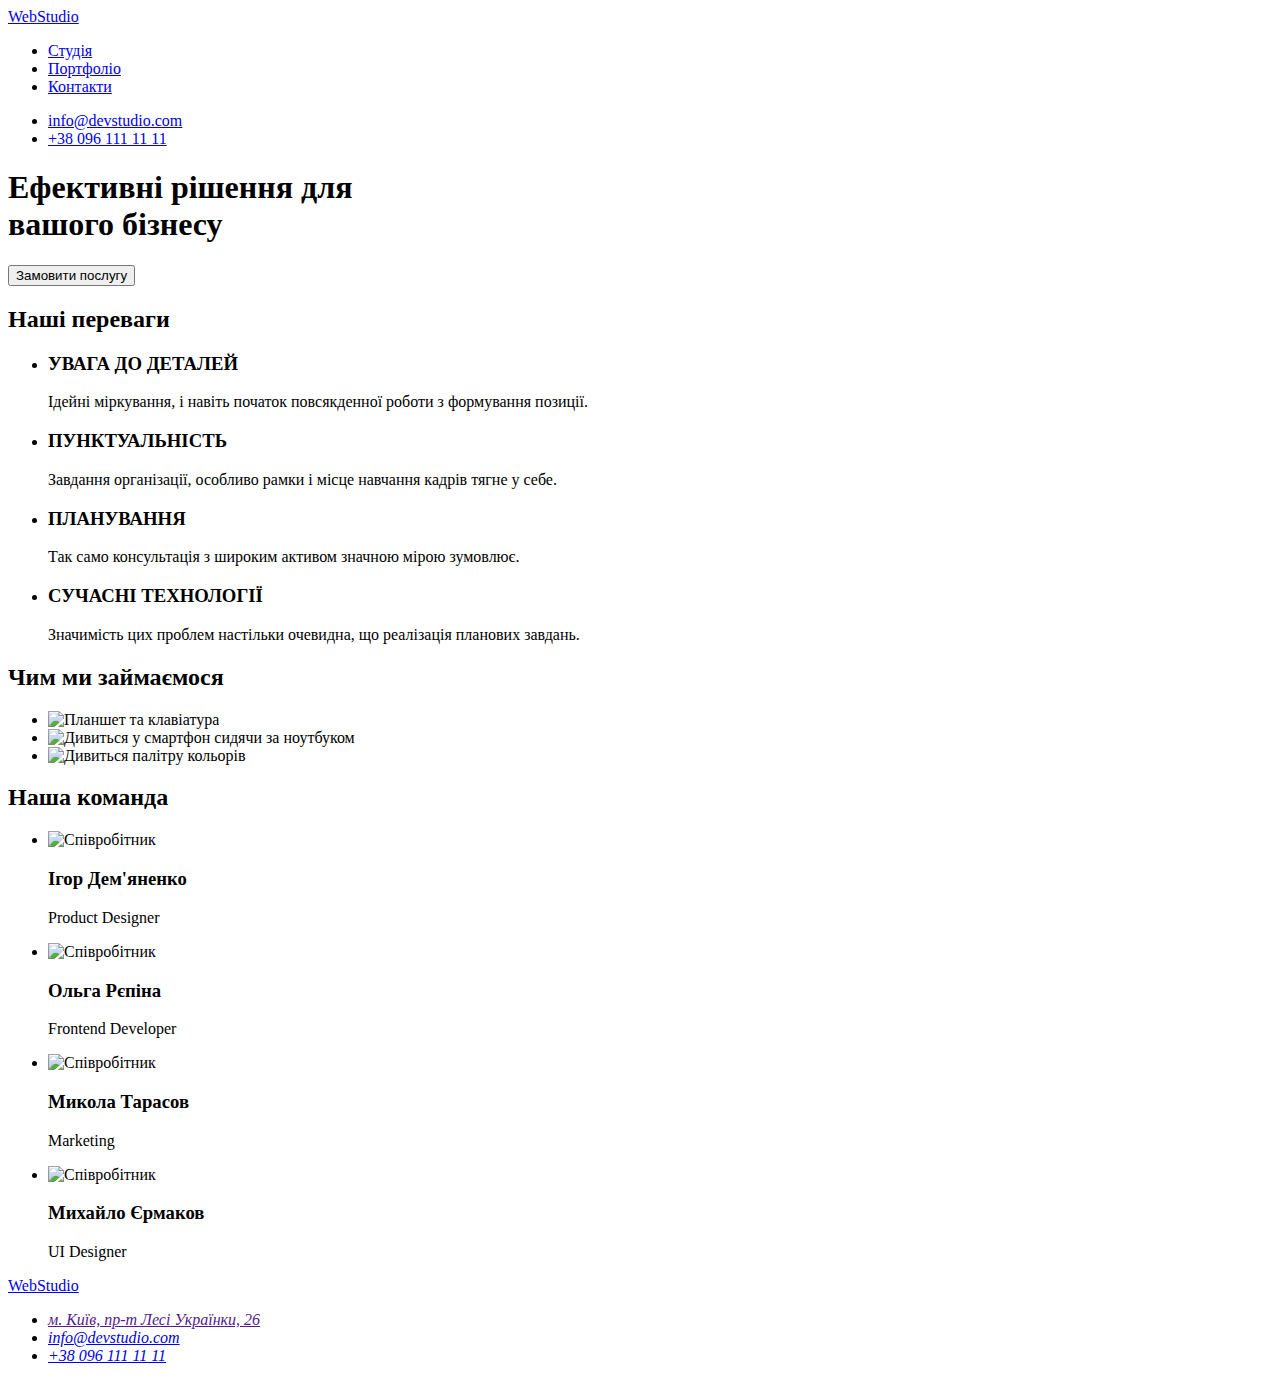
==== index.html @ 7ed56ee0 "Додала нові класи" ====
<!DOCTYPE html>
<html lang="uk">
<head>
    <meta charset="UTF-8">
    <meta http-equiv="X-UA-Compatible" content="IE=edge">
    <meta name="viewport" content="width=device-width, initial-scale=1.0">
    <title>Document</title>
    <link rel="preconnect" href="https://fonts.googleapis.com">
    <link rel="preconnect" href="https://fonts.gstatic.com" crossorigin>
    <link href="https://fonts.googleapis.com/css2?family=Raleway:wght@700&family=Roboto:wght@400;500;700;900&display=swap"
        rel="stylesheet">
    <link rel="stylesheet" href="./css/styles.css">
</head>
<body>
    <!-- Шапка сайту -->
  <header class="header">
    <div class="container">
    <nav>
        <a href="./index.html" class="logo"><span class="accent">Web</span>Studio</a>
            <ul class="site-nav list">
                <li> <a href="./index.html" class="link current">Студія</a></li>
                <li> <a href="./portfolio.html" class="link">Портфоліо</a></li>
                <li> <a href="./contacts.html" class="link">Контакти</a></li>
            </ul>
    </nav>
    <ul class="auth-nav list">
        <li>
            <a href="mailto:info@devstudio.com" class="link">info@devstudio.com</a>
        </li>
        <li>
            <a href="tel:+380961111111" class="link">+38 096 111 11 11</a>
        </li>
    </ul>
    </div>
  </header>

  <main>
    <!-- Герой -->
    <section class="hero">
        <div class="container">
        <h1 class="hero-title">Ефективні рішення для<br />вашого бізнесу</h1>
        <button type="button" class="btn">Замовити послугу</button>
        </div>
    </section>
    <!-- Переваги -->
    <section class="section">
        <div class="container">
        <h2 class="visually-hidden">Наші переваги</h2>
        <ul>
            <li>
                <h3 class="lead">УВАГА ДО ДЕТАЛЕЙ</h3>
                    <p class="text">Ідейні міркування, і навіть початок повсякденної роботи з формування позиції.</p></li>
            
            <li>
                <h3 class="lead">ПУНКТУАЛЬНІСТЬ</h3>
                <p class="text">Завдання організації, особливо рамки і місце навчання кадрів тягне у себе.</p>
            </li>
            
            <li>
                <h3 class="lead">ПЛАНУВАННЯ</h3>
                <p class="text">Так само консультація з широким активом значною мірою зумовлює.</p>
            </li>

            <li>
                <h3 class="lead">СУЧАСНІ ТЕХНОЛОГІЇ</h3>
                <p class="text">Значимість цих проблем настільки очевидна, що реалізація планових завдань.</p>
            </li>
        </ul>
        </div>
    </section>
    <!-- Про нас -->
    <section class="section">
        <div class="container">
        <h2 class="section-title">Чим ми займаємося</h2>
        <ul>
            <li>
                <img src="./images/from-us-1.jpg" alt="Планшет та клавіатура" width="370">
            </li>
            <li>
                <img src="./images/from-us-2.jpg" alt="Дивиться у смартфон сидячи за ноутбуком" width="370">
            </li>
            <li>
                <img src="./images/from-us-3.jpg" alt="Дивиться палітру кольорів" width="370">
            </li>
        </ul>
        </div>
    </section>
    <!-- Команда -->
    <section class="team">
        <div class="container">
        <h2 class="section-title">Наша команда</h2>
           <ul>
            <li>
                <img src="./images/igor.jpg" alt="Співробітник" width="270"> 
                <div class="txt">
                    <h3 class="name">Ігор Дем'яненко</h3>
                    <p class="text-team">Product Designer</p>
                </div>
                
            </li>
            <li>
                <img src="./images/olga.jpg" alt="Співробітник" width="270">
                <div class="txt">
                    <h3 class="name">Ольга Рєпіна</h3>
                    <p class="text-team">Frontend Developer</p>
                </div>
            </li>
            <li>
                <img src="./images/mykola.jpg" alt="Співробітник" width="270">
                <div class="txt">
                    <h3 class="name">Микола Тарасов</h3>
                    <p class="text-team">Marketing</p>
                </div>   
            </li>
            <li>
                <img src="./images/mykhailo.jpg" alt="Співробітник" width="270">
                <div class="txt">
                    <h3 class="name">Михайло Єрмаков</h3>
                    <p class="text-team">UI Designer</p>
                </div>
            </li>
           </ul>
        </div>
    </section>
  </main>
  <!-- Футер -->
<footer class="footer">
    <div class="container">
    <a href="./index.html" class="logo-link"><span class="accent">Web</span>Studio</a>
        <address class="add">
            <ul class="footer-list">
                <li>
                    <a href="" class="link">м. Київ, пр-т Лесі Українки, 26</a>

                </li>
                <li>
                    <a href="mailto:info@devstudio.com" class="item-link">info@devstudio.com</a>
                </li>
                <li>
                    <a href="tel:+380961111111" class="item-link">+38 096 111 11 11</a>
                </li>
            </ul>
        </address>
    </div>
</footer>
</body>
</html>
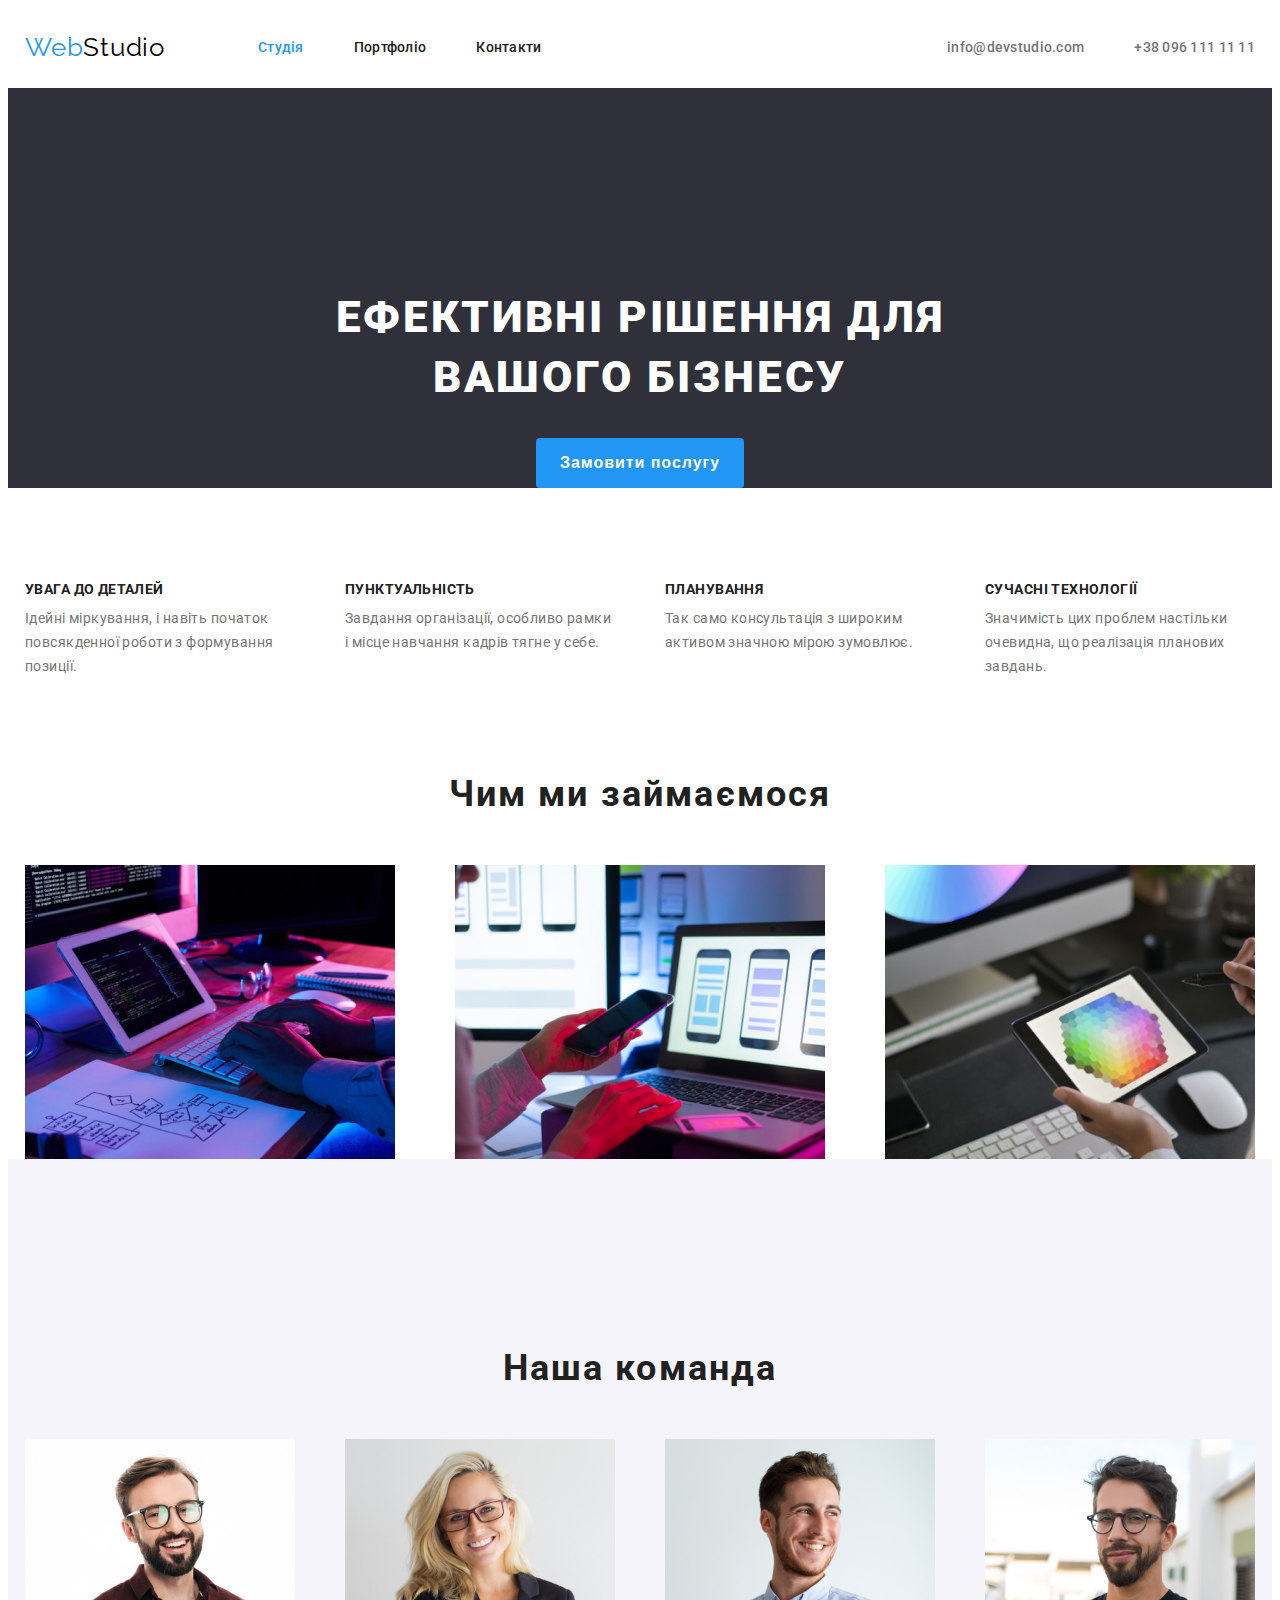
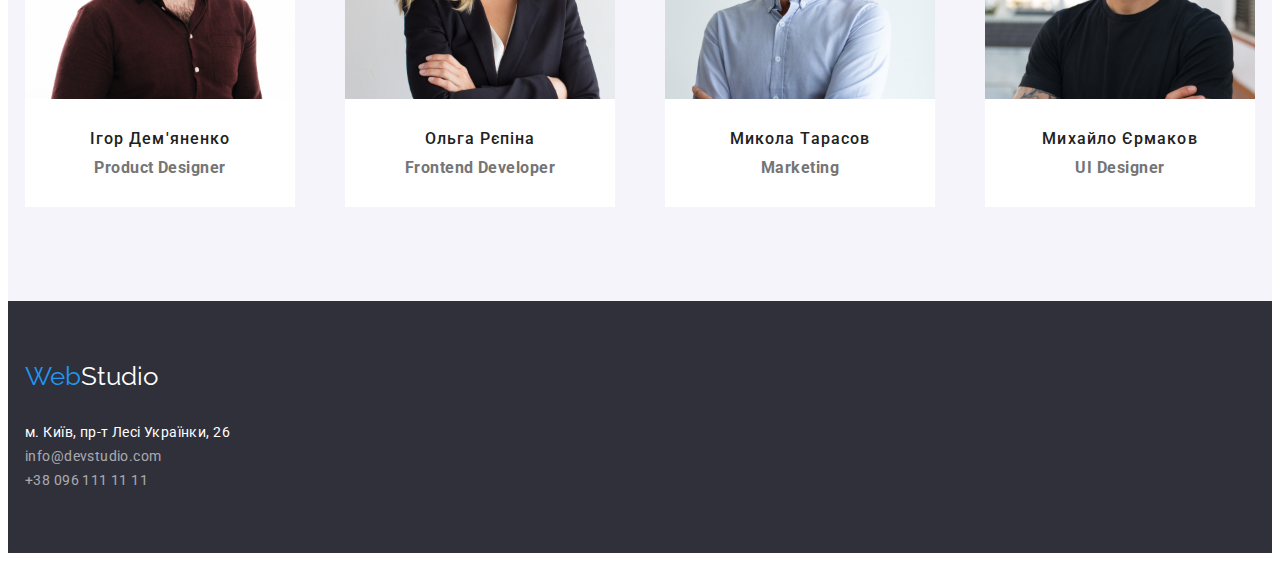
==== commit e594db3b: "виконую геометрію елементів" ====
--- a/index.html
+++ b/index.html
@@ -14,23 +14,19 @@
 <body>
     <!-- Шапка сайту -->
   <header class="header">
-    <div class="container">
-    <nav>
-        <a href="./index.html" class="logo"><span class="accent">Web</span>Studio</a>
-            <ul class="site-nav list">
-                <li> <a href="./index.html" class="link current">Студія</a></li>
-                <li> <a href="./portfolio.html" class="link">Портфоліо</a></li>
-                <li> <a href="./contacts.html" class="link">Контакти</a></li>
-            </ul>
-    </nav>
-    <ul class="auth-nav list">
-        <li>
-            <a href="mailto:info@devstudio.com" class="link">info@devstudio.com</a>
-        </li>
-        <li>
-            <a href="tel:+380961111111" class="link">+38 096 111 11 11</a>
-        </li>
-    </ul>
+    <div class="container head-nav">
+        <nav class="nav">
+            <a href="./index.html" class="logo"><span class="accent">Web</span>Studio</a>
+                <ul class="site-nav list">
+                    <li class="item"> <a href="./index.html" class="link current">Студія</a></li>
+                    <li class="item"> <a href="./portfolio.html" class="link">Портфоліо</a></li>
+                    <li class="item"> <a href="./contacts.html" class="link">Контакти</a></li>
+                </ul>
+        </nav>
+                <ul class="auth-nav list">
+                    <li class="item"><a href="mailto:info@devstudio.com" class="link">info@devstudio.com</a></li>
+                    <li class="item"><a href="tel:+380961111111" class="link">+38 096 111 11 11</a></li>
+                </ul>
     </div>
   </header>
 
@@ -46,22 +42,22 @@
     <section class="section">
         <div class="container">
         <h2 class="visually-hidden">Наші переваги</h2>
-        <ul>
-            <li>
+        <ul class="benefits">
+            <li class="aside">
                 <h3 class="lead">УВАГА ДО ДЕТАЛЕЙ</h3>
                     <p class="text">Ідейні міркування, і навіть початок повсякденної роботи з формування позиції.</p></li>
             
-            <li>
+            <li class="aside">
                 <h3 class="lead">ПУНКТУАЛЬНІСТЬ</h3>
                 <p class="text">Завдання організації, особливо рамки і місце навчання кадрів тягне у себе.</p>
             </li>
             
-            <li>
+            <li class="aside">
                 <h3 class="lead">ПЛАНУВАННЯ</h3>
                 <p class="text">Так само консультація з широким активом значною мірою зумовлює.</p>
             </li>
 
-            <li>
+            <li class="aside">
                 <h3 class="lead">СУЧАСНІ ТЕХНОЛОГІЇ</h3>
                 <p class="text">Значимість цих проблем настільки очевидна, що реалізація планових завдань.</p>
             </li>
@@ -72,14 +68,14 @@
     <section class="section">
         <div class="container">
         <h2 class="section-title">Чим ми займаємося</h2>
-        <ul>
-            <li>
+        <ul class="us">
+            <li class="aside">
                 <img src="./images/from-us-1.jpg" alt="Планшет та клавіатура" width="370">
             </li>
-            <li>
+            <li class="aside">
                 <img src="./images/from-us-2.jpg" alt="Дивиться у смартфон сидячи за ноутбуком" width="370">
             </li>
-            <li>
+            <li class="aside">
                 <img src="./images/from-us-3.jpg" alt="Дивиться палітру кольорів" width="370">
             </li>
         </ul>
@@ -89,7 +85,7 @@
     <section class="team">
         <div class="container">
         <h2 class="section-title">Наша команда</h2>
-           <ul>
+           <ul class="our">
             <li>
                 <img src="./images/igor.jpg" alt="Співробітник" width="270"> 
                 <div class="txt">
--- a/css/styles.css
+++ b/css/styles.css
@@ -0,0 +1,435 @@
+/* білий #FFFFFF */
+/* заголовки #212121 */
+/* текст #757575 */
+/* блакитний #2196F3 */
+/* чорний #000000 */
+/* колір сторінки #F5F5F5 */
+/* колір фону хедера #FFFFFF */
+/* колір фону герой та футер #2F303A */
+/* колір фону секції команда #F5F4FA */
+/* вторинний колір футер rgba(255, 255, 255, 0.6) */
+/* колір рамки #EEEEEE */
+
+:root {
+    --frame: #EEEEEE;
+    --primary-text-color: #757575;
+    --title-text-color: #212121;
+    --accent-color: #2196F3;
+    --secondary-color: #FFFFFF;
+    --back-color: #F5F5F5;
+    --back-hero: #2F303A;
+    --back-team: #F5F4FA;
+    --text-logo: #000000;
+    --secondary-text-foot: rgba(255, 255, 255, 0.6) 
+}
+/* стилі для index.html */
+body {
+    
+    color: var(--primary-text-color);
+    font-family: Roboto, sans-serif;
+}
+/* header */
+
+.header {
+     background-color: var(--secondary-color);
+     /* background-color: aquamarine */
+ }
+
+.list {
+    padding: 0;
+    margin: 0;
+    list-style: none;
+}
+
+.container {
+    margin-left: auto;
+    margin-right: auto;
+    width: 1230px;
+    padding: 0 15px;
+}
+
+ul {
+    margin-top: 0;
+    margin-bottom: 0;
+    list-style: none;
+}
+
+.logo {
+    padding-top: 24px;
+    padding-bottom: 25px;
+
+    color: var(--text-logo);
+    font-family: Raleway, sans-serif;
+    font-size: 26px;
+    line-height: 1.19;
+    text-decoration: none;
+    letter-spacing: 0.03em;
+}
+.accent {
+    color: var(--accent-color);
+}
+
+.head-nav {
+    display: flex;
+    align-items: center;
+}
+
+.nav {
+    display: flex;
+    align-items: center;
+}
+
+/* site nav */
+
+.site-nav {
+    display: flex;
+    margin-left: 93px;
+}
+
+.site-nav .item:not(:last-child) {
+    margin-right: 50px;
+}
+/* .site-nav .item+.item {
+    margin-left: 50px;
+} */
+
+.site-nav .link {
+    display: block;
+    padding: 32px 0;
+
+    color: var(--title-text-color);
+    font-weight: 500;
+    font-size: 14px;
+    line-height: 1.14;
+    letter-spacing: 0.02em;
+    text-decoration: none;
+}
+.site-nav .link:hover,
+.site-nav .link:focus {
+    color: var(--accent-color);
+}
+.site-nav .link.current {
+    color: var(--accent-color);
+}
+
+.auth-nav {
+    display: flex;
+    margin-left: auto;
+}
+
+.auth-nav .item:not(:last-child) {
+    margin-right: 50px;
+}
+
+/* .auth-nav .item+.item {
+    margin-left: 40px;
+} */
+
+.auth-nav .link {
+    display: block;
+    padding: 32px 0;
+
+    color: var(--primary-text-color);
+    font-weight: 500;
+    font-size: 14px;
+    line-height: 1.14;
+    letter-spacing: 0.02em;
+    text-decoration: none; 
+}
+.auth-nav .link:hover,
+.auth-nav .link:focus {
+    color: var(--accent-color);
+}
+
+ /* hero */
+.hero {
+    background-color: var(--back-hero);
+    color: var(--secondary-color);
+    text-align: center;
+}
+.hero-title {
+    margin-top: 0;
+    margin-bottom: 30px;
+    padding-top: 200px;
+    
+    font-weight: 900;
+    font-size: 44px;
+    line-height: 1.36;
+    letter-spacing: 0.06em;
+    text-transform: uppercase;   
+}
+.btn {
+    background-color: var(--accent-color);
+    color: var(--secondary-color);
+
+    font-weight: 700;
+    font-size: 16px;
+    line-height: 1.87;
+    cursor: pointer;
+    letter-spacing: 0.06em;
+    min-width: 200px;
+    
+    border: transparent;
+    border-radius: 4px;
+    padding: 10px 24px;
+    display: inline-block;
+}
+.hero .btn:hover,
+.hero .btn:focus {
+    background-color: var(--secondary-color);
+    color: var(--accent-color);
+}
+/* main */
+
+.benefits {
+    display: flex;
+    margin-top: 94px;
+    padding-left: 0;
+    justify-content: space-between;
+}
+
+.aside:not(:last-child) {
+    margin-right: 30px;
+}
+
+.section-title {
+    margin-top: 0;
+    margin-bottom: 50px;
+    padding-top: 94px;
+    color: var(--title-text-color);
+    font-weight: 700;
+    font-size: 36px;
+    line-height: 1.17;
+    text-align: center;
+}
+
+.visually-hidden {
+    position: absolute;
+    white-space: nowrap;
+    width: 1px;
+    height: 1px;
+    overflow: hidden;
+    border: 0;
+    padding: 0;
+    clip: rect(0 0 0 0);
+    clip-path: inset(50%);
+    margin: -1px;
+}
+
+.lead {
+    margin-top: 0;
+    margin-bottom: 10px;
+    color: var(--title-text-color);
+    font-weight: 700;
+    font-size: 14px;
+    line-height: 1.14;
+    letter-spacing: 0.03em;
+}
+
+.text {
+    margin-top: 0;
+    margin-bottom: 0;
+
+    width: 270px;
+    font-size: 14px;
+    line-height: 1.7;
+    letter-spacing: 0.03em;
+}
+
+.us {
+    display: flex;
+    padding-left: 0;
+    justify-content: space-between;
+}
+
+.team {
+    padding: 94px 0;
+    background-color: var(--back-team);
+    color: var(--title-text-color);
+    font-weight: 700;
+    font-size: 36px;
+    line-height: 1.17;
+}
+
+.our {
+    display: flex;
+    padding-left: 0;
+    justify-content: space-between;
+}
+
+.name {
+    margin-top: 0;
+    margin-bottom: 10px;
+    padding-top: 30px;
+    
+    color: var(--title-text-color);
+    font-weight: 500;
+    font-size: 16px;
+    line-height: 1.19;  
+}
+.txt {
+    background-color: var(--secondary-color);
+    text-align: center;
+    letter-spacing: 0.03em;
+}
+.text-team {
+    margin-top: 0;
+    margin-bottom: 0;
+    padding-bottom: 30px;
+
+    color: var(--primary-text-color);
+    font-size: 16px;
+    line-height: 1.19;
+    letter-spacing: 0.03em;
+}
+
+img {
+    display: block;
+    max-width: 100%;
+    height: auto;
+}
+
+/* footer */
+
+.footer {
+    padding: 60px 0;
+
+    color: var(--secondary-color);
+    background-color: var(--back-hero);
+    font-size: 14px;
+    line-height: 1.71;
+}
+
+.footer .logo-link {
+    margin-top: 0;
+    margin-bottom: 0;
+
+    color: var(--secondary-color);
+    font-family: Raleway, sans-serif;
+    font-size: 26px;
+    line-height: 1.19;
+    text-decoration: none;
+}
+
+.footer-list {
+    margin-top: 28px;
+    padding-left: 0;
+}
+.add {
+    font-style: normal;
+    font-family: inherit;
+    font-size: 14px;
+    line-height: 1.71;
+    letter-spacing: 0.03em;
+}
+
+.footer-list .link {
+    margin-top: 0;
+
+    color: var(--secondary-color);
+    font-size: 14px;
+    line-height: 1.71;
+    text-decoration: none;
+} 
+
+.footer-list .item-link {
+    margin-top: 12px;
+
+    color: var(--secondary-text-foot);
+    text-decoration: none;
+}
+
+.footer-list .link:hover,
+.footer-list .link:focus {
+    color: var(--accent-color);
+}
+.footer-list .item-link:hover,
+.footer-list .item-link:focus {
+    color: var(--accent-color);
+}
+
+/* Портфоліо */
+
+.button-nav {
+    display: flex;
+    justify-content: center;
+    margin-bottom: 34px;
+    padding-top: 94px;
+    padding-left: 0;
+}
+
+.btn-nav:not(:last-child) {
+    margin-right: 8px;
+}
+
+.button {
+    display: inline-block;
+    border-radius: 4px;
+    border: transparent;
+    padding: 6px 22px;
+    
+    background-color: var(--back-team);
+    color: var(--title-text-color);
+    font-weight: 500;
+    font-size: 16px;
+    line-height: 1.6;
+    cursor: pointer;
+    font-family: inherit;
+    text-align: center;
+    min-width: 67px;
+}
+.button-nav .button:hover,
+.button-nav .button:focus {
+    color: var(--secondary-color);
+    background-color: var(--accent-color);
+}
+h2 {
+    color: var(--title-text-color);
+    font-weight: 700;
+    font-size: 18px;
+    line-height: 2;
+    letter-spacing: 0.06em;
+}
+
+.subtitle {
+    margin-top: 20px;
+    margin-bottom: 0;
+    text-align: center;
+}
+
+.desk {
+    margin-top: 4px;
+    margin-bottom: 0;
+    padding-left: 24px;
+    padding-bottom: 20px;
+    letter-spacing: 0.03em;
+}
+.list {
+    margin-top: 0;
+    margin-bottom: 0;
+    font-size: 16px;
+    line-height: 1.88;
+}
+
+.photo {
+    margin-left: auto;
+    margin-right: auto;
+    display: flex;
+    flex-wrap: wrap;
+    justify-content: space-between;
+    padding-bottom: 94px;
+}
+
+/* .gallery:nth-child(3n) {
+    margin-right: 0;
+} */
+
+.gallery {
+    margin-bottom: 30px;
+    border: 1px solid var(--frame);
+    width: 370px;
+ }
+
+.gallery:nth-last-child(-n + 3) {
+    margin-bottom: 0;
+}
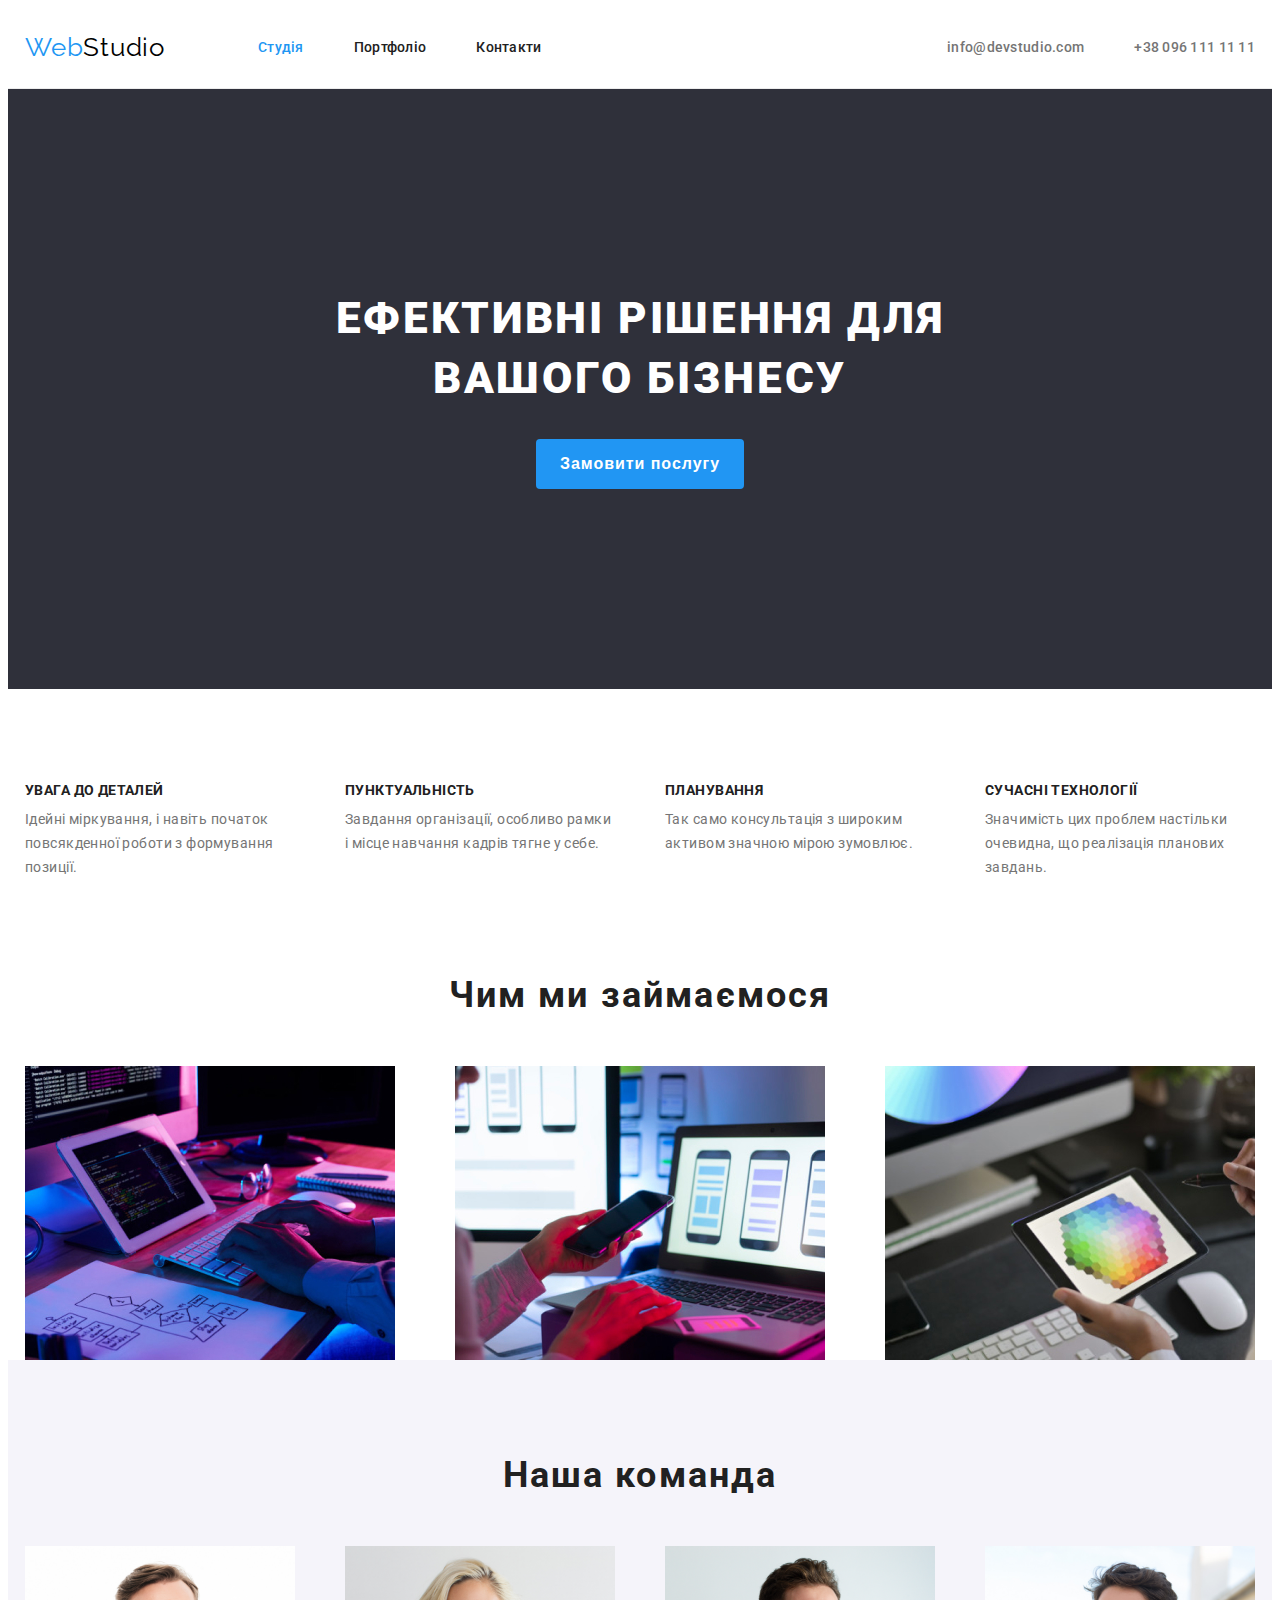
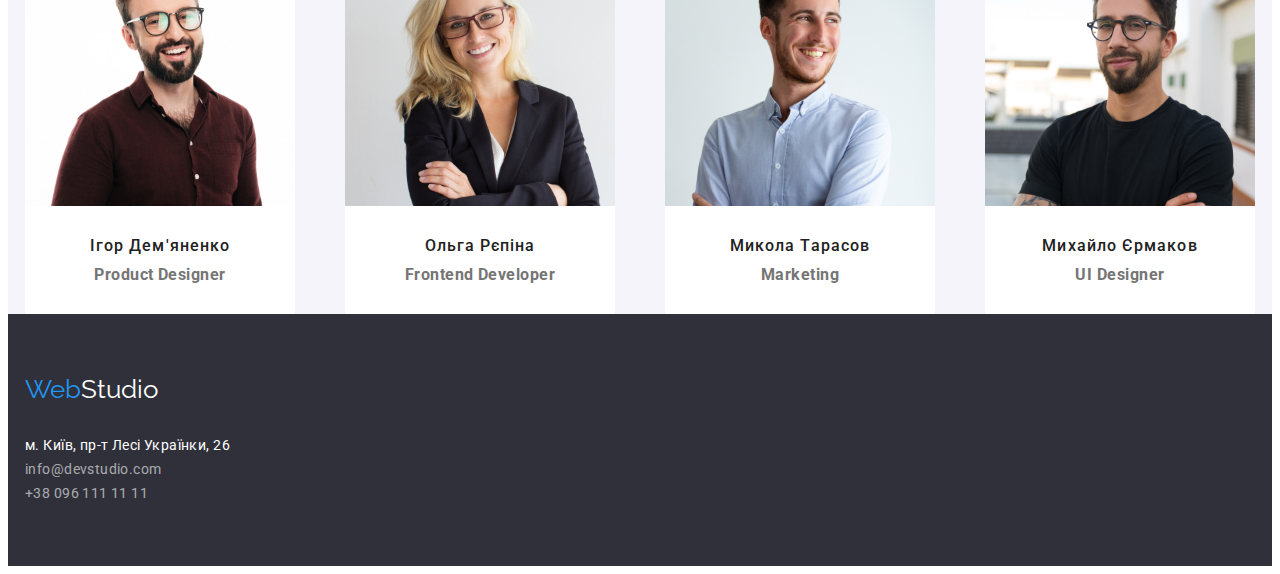
==== commit 162844cb: "геометрія елементів" ====
--- a/index.html
+++ b/index.html
@@ -34,8 +34,9 @@
     <!-- Герой -->
     <section class="hero">
         <div class="container">
-        <h1 class="hero-title">Ефективні рішення для<br />вашого бізнесу</h1>
-        <button type="button" class="btn">Замовити послугу</button>
+            <h1 class="hero-title">Ефективні рішення для<br />вашого бізнесу</h1>
+            <div class="retreat"><button type="button" class="btn">Замовити послугу</button>
+            </div>
         </div>
     </section>
     <!-- Переваги -->
@@ -82,7 +83,7 @@
         </div>
     </section>
     <!-- Команда -->
-    <section class="team">
+    <section class=" section team">
         <div class="container">
         <h2 class="section-title">Наша команда</h2>
            <ul class="our">
--- a/css/styles.css
+++ b/css/styles.css
@@ -12,6 +12,7 @@
 
 :root {
     --frame: #EEEEEE;
+    --secondary-frame: #ECECEC;
     --primary-text-color: #757575;
     --title-text-color: #212121;
     --accent-color: #2196F3;
@@ -31,8 +32,8 @@
 /* header */
 
 .header {
-     background-color: var(--secondary-color);
-     /* background-color: aquamarine */
+    background-color: var(--secondary-color);
+    border-bottom: 1px solid var(--secondary-frame);
  }
 
 .list {
@@ -157,6 +158,10 @@
     line-height: 1.36;
     letter-spacing: 0.06em;
     text-transform: uppercase;   
+}
+
+.retreat {
+    padding-bottom: 200px;
 }
 .btn {
     background-color: var(--accent-color);
@@ -180,10 +185,15 @@
     color: var(--accent-color);
 }
 /* main */
-
+.section {
+    padding-top: 94px;
+}
+
+.section:first-child {
+    padding-bottom: 94px;
+}
 .benefits {
     display: flex;
-    margin-top: 94px;
     padding-left: 0;
     justify-content: space-between;
 }
@@ -195,7 +205,6 @@
 .section-title {
     margin-top: 0;
     margin-bottom: 50px;
-    padding-top: 94px;
     color: var(--title-text-color);
     font-weight: 700;
     font-size: 36px;
@@ -243,7 +252,7 @@
 }
 
 .team {
-    padding: 94px 0;
+    
     background-color: var(--back-team);
     color: var(--title-text-color);
     font-weight: 700;
@@ -354,7 +363,6 @@
     display: flex;
     justify-content: center;
     margin-bottom: 34px;
-    padding-top: 94px;
     padding-left: 0;
 }
 
@@ -394,7 +402,7 @@
 .subtitle {
     margin-top: 20px;
     margin-bottom: 0;
-    text-align: center;
+    padding-left: 24px;
 }
 
 .desk {
@@ -417,7 +425,6 @@
     display: flex;
     flex-wrap: wrap;
     justify-content: space-between;
-    padding-bottom: 94px;
 }
 
 /* .gallery:nth-child(3n) {
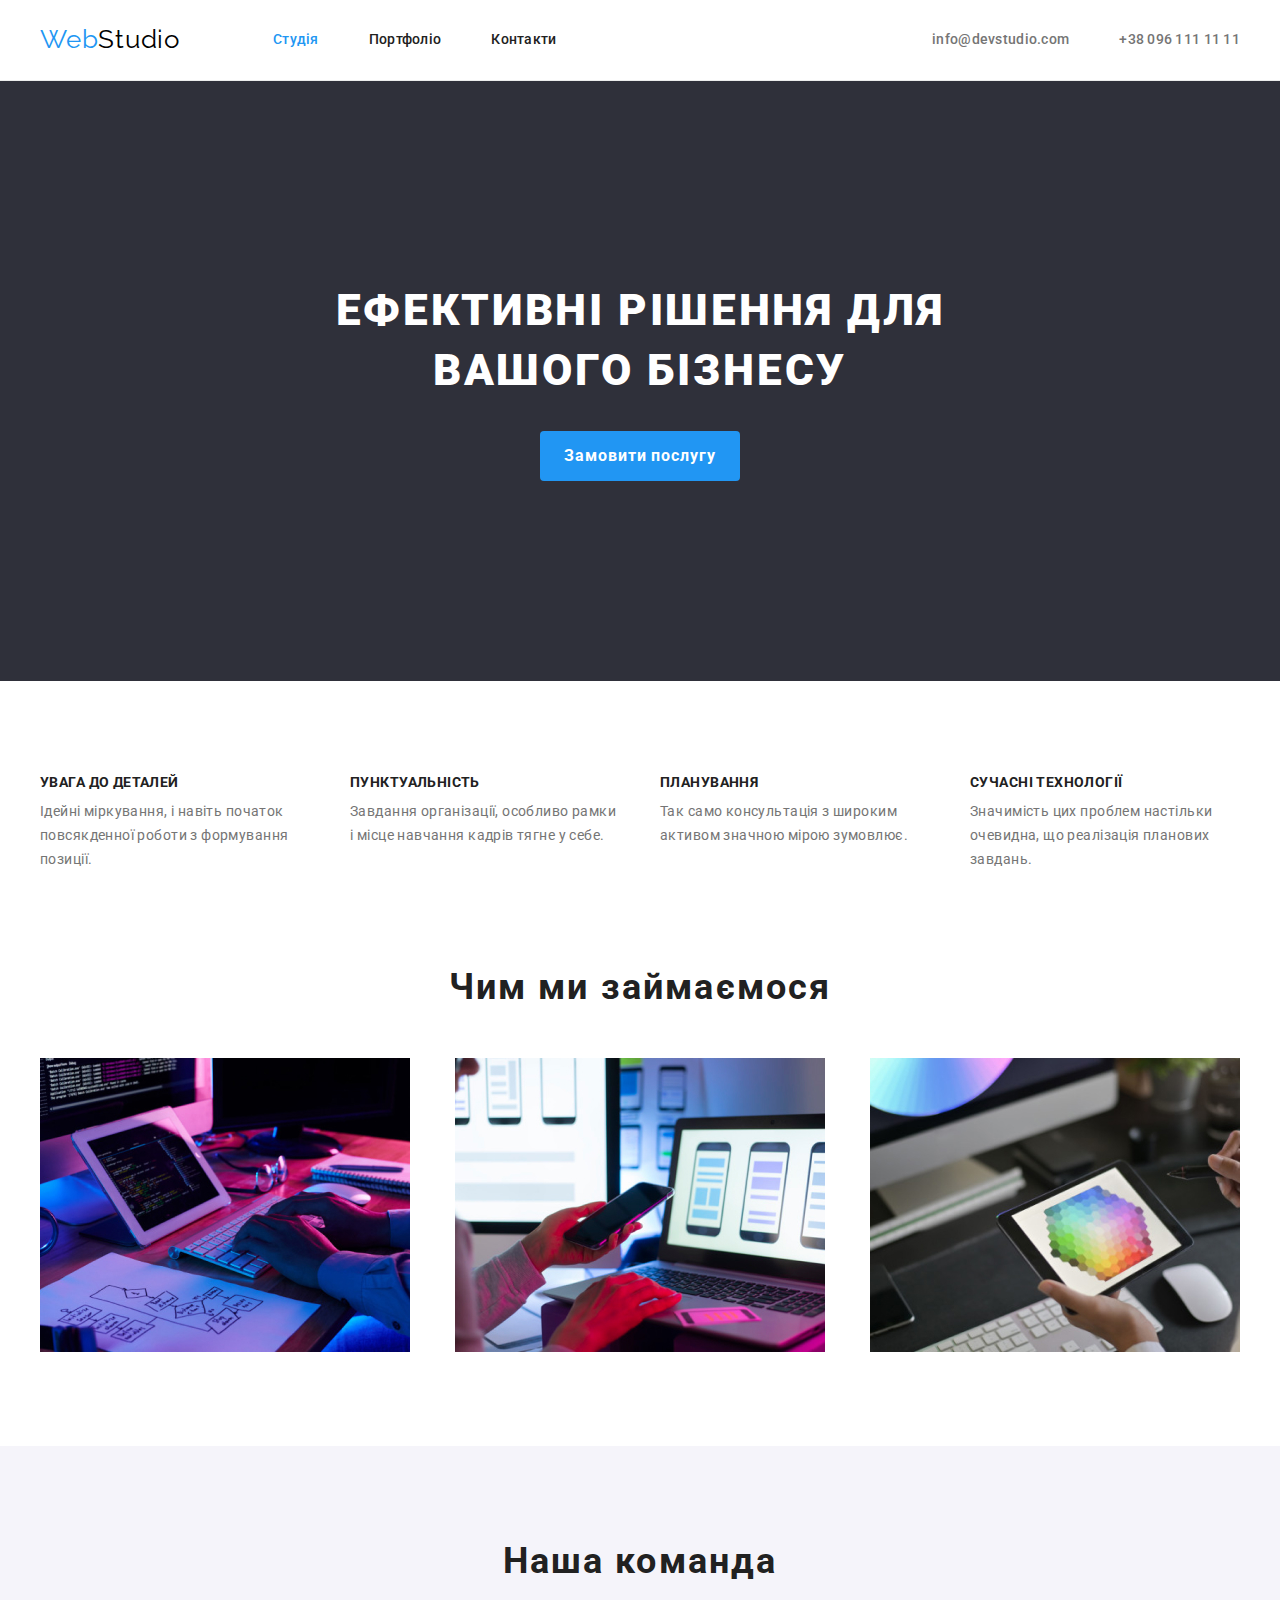
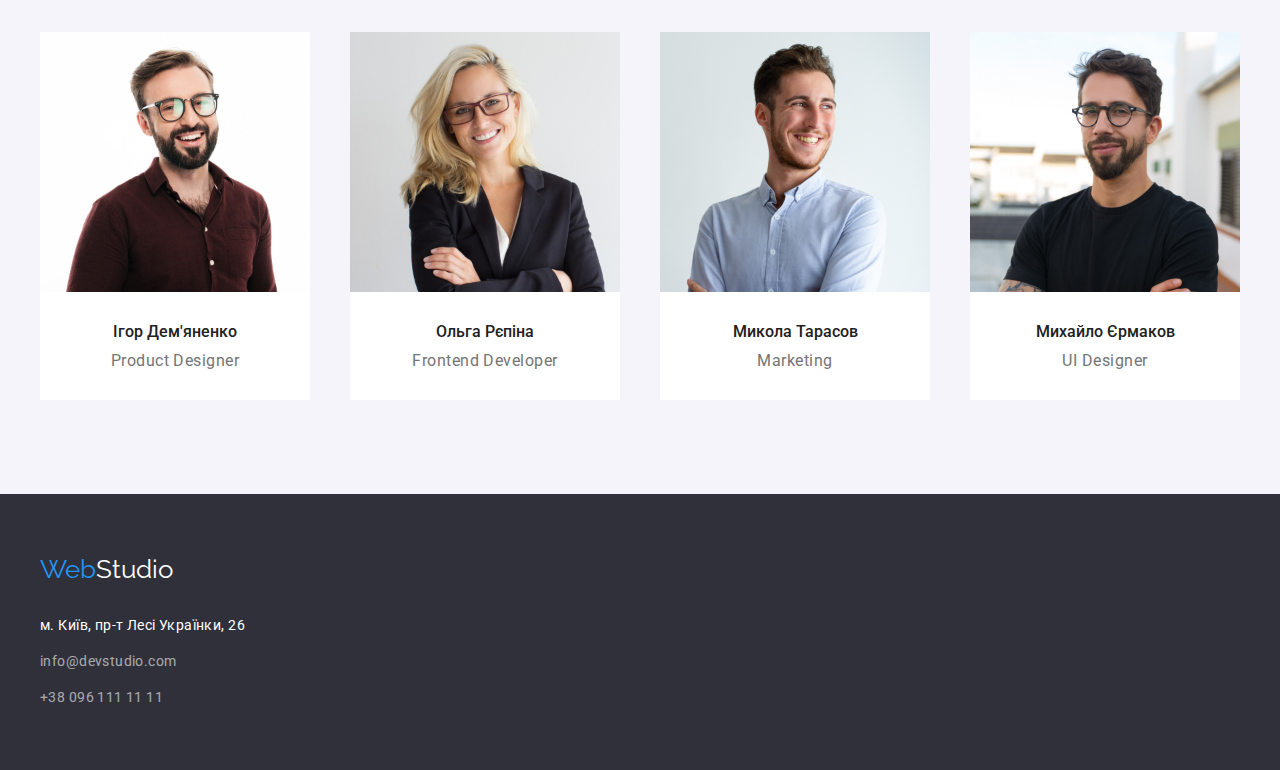
==== commit fc3ad8b0: "Виправила помилки" ====
--- a/index.html
+++ b/index.html
@@ -9,6 +9,7 @@
     <link rel="preconnect" href="https://fonts.gstatic.com" crossorigin>
     <link href="https://fonts.googleapis.com/css2?family=Raleway:wght@700&family=Roboto:wght@400;500;700;900&display=swap"
         rel="stylesheet">
+    <link rel="stylesheet" href="https://cdnjs.cloudflare.com/ajax/libs/modern-normalize/1.1.0/modern-normalize.min.css">    
     <link rel="stylesheet" href="./css/styles.css">
 </head>
 <body>
@@ -35,8 +36,7 @@
     <section class="hero">
         <div class="container">
             <h1 class="hero-title">Ефективні рішення для<br />вашого бізнесу</h1>
-            <div class="retreat"><button type="button" class="btn">Замовити послугу</button>
-            </div>
+            <button type="button" class="btn">Замовити послугу</button>
         </div>
     </section>
     <!-- Переваги -->
@@ -66,7 +66,7 @@
         </div>
     </section>
     <!-- Про нас -->
-    <section class="section">
+    <section class="section about-us">
         <div class="container">
         <h2 class="section-title">Чим ми займаємося</h2>
         <ul class="us">
@@ -126,14 +126,14 @@
     <a href="./index.html" class="logo-link"><span class="accent">Web</span>Studio</a>
         <address class="add">
             <ul class="footer-list">
-                <li>
+                <li class="footer-add">
                     <a href="" class="link">м. Київ, пр-т Лесі Українки, 26</a>
 
                 </li>
-                <li>
+                <li class="footer-add">
                     <a href="mailto:info@devstudio.com" class="item-link">info@devstudio.com</a>
                 </li>
-                <li>
+                <li class="footer-add">
                     <a href="tel:+380961111111" class="item-link">+38 096 111 11 11</a>
                 </li>
             </ul>
--- a/css/styles.css
+++ b/css/styles.css
@@ -147,11 +147,12 @@
     background-color: var(--back-hero);
     color: var(--secondary-color);
     text-align: center;
+    padding-top: 200px;
+    padding-bottom: 200px;
 }
 .hero-title {
     margin-top: 0;
     margin-bottom: 30px;
-    padding-top: 200px;
     
     font-weight: 900;
     font-size: 44px;
@@ -160,9 +161,6 @@
     text-transform: uppercase;   
 }
 
-.retreat {
-    padding-bottom: 200px;
-}
 .btn {
     background-color: var(--accent-color);
     color: var(--secondary-color);
@@ -187,19 +185,17 @@
 /* main */
 .section {
     padding-top: 94px;
-}
-
-.section:first-child {
     padding-bottom: 94px;
 }
+
+.about-us {
+    padding-top: 0;
+}
+
 .benefits {
     display: flex;
     padding-left: 0;
     justify-content: space-between;
-}
-
-.aside:not(:last-child) {
-    margin-right: 30px;
 }
 
 .section-title {
@@ -255,7 +251,6 @@
     
     background-color: var(--back-team);
     color: var(--title-text-color);
-    font-weight: 700;
     font-size: 36px;
     line-height: 1.17;
 }
@@ -269,7 +264,6 @@
 .name {
     margin-top: 0;
     margin-bottom: 10px;
-    padding-top: 30px;
     
     color: var(--title-text-color);
     font-weight: 500;
@@ -277,14 +271,14 @@
     line-height: 1.19;  
 }
 .txt {
+    padding: 30px;
+
     background-color: var(--secondary-color);
     text-align: center;
-    letter-spacing: 0.03em;
 }
 .text-team {
     margin-top: 0;
     margin-bottom: 0;
-    padding-bottom: 30px;
 
     color: var(--primary-text-color);
     font-size: 16px;
@@ -321,10 +315,11 @@
 }
 
 .footer-list {
+    padding-left: 0;
+}
+.add {
     margin-top: 28px;
-    padding-left: 0;
-}
-.add {
+    
     font-style: normal;
     font-family: inherit;
     font-size: 14px;
@@ -339,11 +334,14 @@
     font-size: 14px;
     line-height: 1.71;
     text-decoration: none;
-} 
+}
+
+.footer-add:not(:last-child) {
+    margin-bottom: 12px;
+    
+}
 
 .footer-list .item-link {
-    margin-top: 12px;
-
     color: var(--secondary-text-foot);
     text-decoration: none;
 }
@@ -362,12 +360,12 @@
 .button-nav {
     display: flex;
     justify-content: center;
-    margin-bottom: 34px;
+    margin-bottom: 50px;
     padding-left: 0;
 }
 
 .btn-nav:not(:last-child) {
-    margin-right: 8px;
+    margin-right: 30px;
 }
 
 .button {
@@ -392,6 +390,8 @@
     background-color: var(--accent-color);
 }
 h2 {
+    margin-top: 0;
+    margin-bottom: 0;
     color: var(--title-text-color);
     font-weight: 700;
     font-size: 18px;
@@ -399,17 +399,9 @@
     letter-spacing: 0.06em;
 }
 
-.subtitle {
-    margin-top: 20px;
-    margin-bottom: 0;
-    padding-left: 24px;
-}
-
 .desk {
     margin-top: 4px;
     margin-bottom: 0;
-    padding-left: 24px;
-    padding-bottom: 20px;
     letter-spacing: 0.03em;
 }
 .list {
@@ -424,7 +416,7 @@
     margin-right: auto;
     display: flex;
     flex-wrap: wrap;
-    justify-content: space-between;
+    gap: 30px;
 }
 
 /* .gallery:nth-child(3n) {
@@ -432,11 +424,13 @@
 } */
 
 .gallery {
-    margin-bottom: 30px;
     border: 1px solid var(--frame);
     width: 370px;
  }
 
 .gallery:nth-last-child(-n + 3) {
     margin-bottom: 0;
-}
+} 
+.gallery .item {
+    padding: 20px 24px;
+}